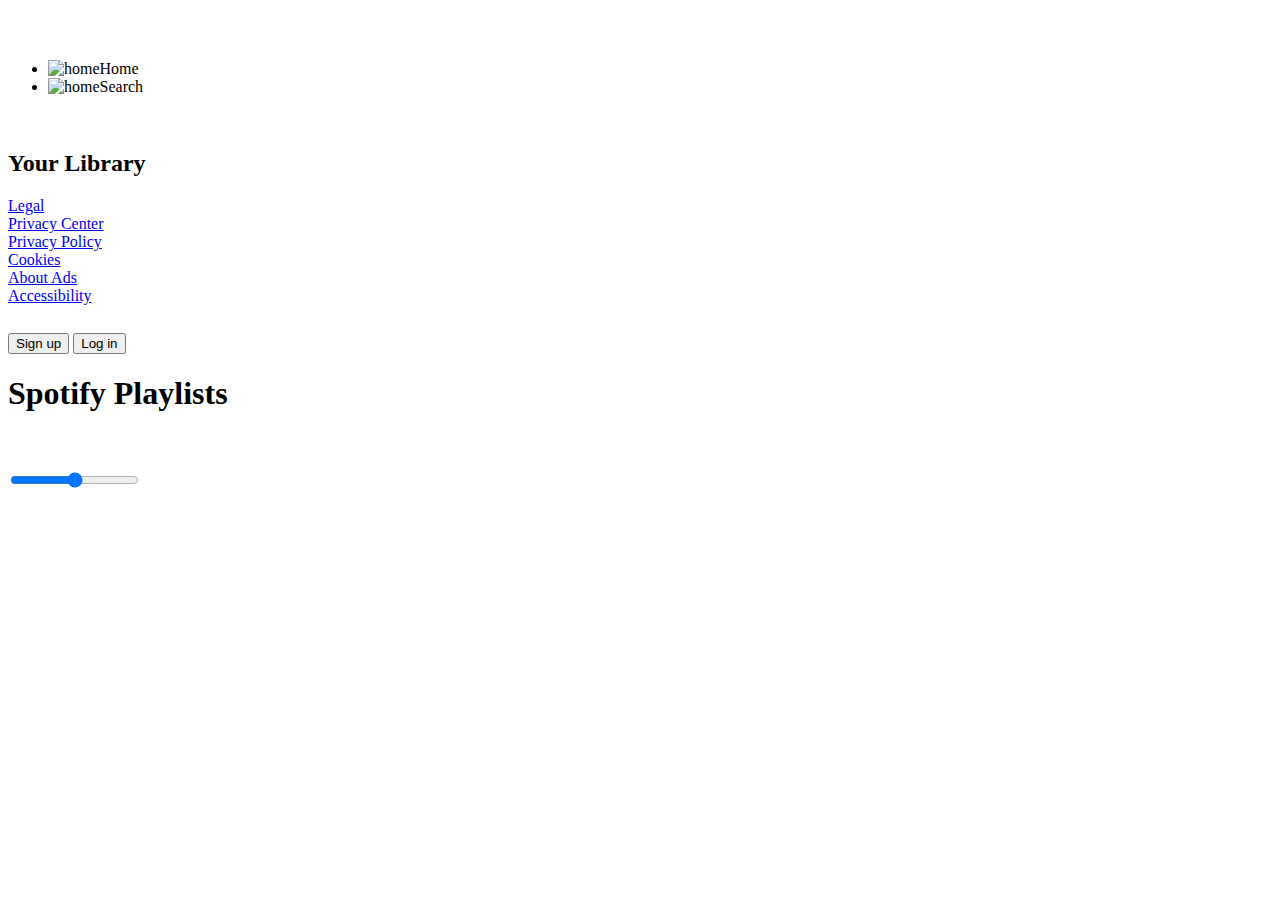
==== index.html @ b5806669 "Create index.html" ====
<!DOCTYPE html>
<html lang="en">

<head>
    <meta charset="UTF-8">
    <meta name="viewport" content="width=device-width, initial-scale=1.0">
    <link rel="stylesheet" href="css/style.css">
    <link rel="stylesheet" href="css/utility.css">
    <title>Spotify - Web Player: Music for everyone</title>
</head>

<body>
    <div class="container flex bg-black">
        <div class="left">
            <div class="close">
                <img width="30" class="invert" src="img/close.svg" alt="">
            </div>
            <div class="home bg-grey rounded m-1 p-1">
                <div class="logo"><img width="110" class="invert" src="img/logo.svg" alt=""></div>
                <ul>
                    <li><img class="invert" src="img/home.svg" alt="home">Home</li>
                    <li><img class="invert" src="img/search.svg" alt="home">Search</li>
                </ul>
            </div>

            <div class="library bg-grey rounded m-1 p-1">
                <div class="heading">
                    <img class="invert" src="img/playlist.svg" alt="">
                    <h2>
                        Your Library
                    </h2>
                </div>

                <div class="songList">

                    <ul>

                    </ul>
                </div>

                <div class="footer">
                    <div><a href="https://www.spotify.com/jp/legal/"><span>Legal</span></a></div>
                    <div><a href="https://www.spotify.com/jp/privacy/"><span>Privacy Center</span></a></div>
                    <div><a href="https://www.spotify.com/jp/legal/privacy-policy/"><span>Privacy Policy</span></a>
                    </div>
                    <div><a href="https://www.spotify.com/jp/legal/cookies-policy/"><span>Cookies</span></a></div>
                    <div><a href="https://www.spotify.com/jp/legal/privacy-policy/#s3"><span>About Ads</span></a></div>
                    <div><a href="https://www.spotify.com/jp/accessibility/"><span>Accessibility</span></a></div>
                </div>
            </div>


        </div>
        <div class="right bg-grey rounded">
            <div class="header">
                <div class="nav">
                    <div class="hamburgerContainer">

                        <img width="40" class="invert hamburger" src="img/hamburger.svg" alt="">
                        <svg width="24" height="24" viewBox="0 0 24 24" fill="none" xmlns="http://www.w3.org/2000/svg">
                            <path
                                d="M15 6L9.70711 11.2929C9.37377 11.6262 9.20711 11.7929 9.20711 12C9.20711 12.2071 9.37377 12.3738 9.70711 12.7071L15 18"
                                stroke="#ffffff" stroke-width="1.5" stroke-linecap="round" stroke-linejoin="round" />
                        </svg>
                        <svg width="24" height="24" viewBox="0 0 24 24" fill="none" xmlns="http://www.w3.org/2000/svg">
                            <path
                                d="M9 18L14.2929 12.7071C14.6262 12.3738 14.7929 12.2071 14.7929 12C14.7929 11.7929 14.6262 11.6262 14.2929 11.2929L9 6"
                                stroke="#ffffff" stroke-width="1.5" stroke-linecap="round" stroke-linejoin="round" />
                        </svg>
                    </div>
                </div>
                <div class="buttons">
                    <button class="signupbtn">Sign up</button>
                    <button class="loginbtn">Log in</button>
                </div>
            </div>
            <div class="spotifyPlaylists">
                <h1>Spotify Playlists</h1>
                <div class="cardContainer">  </div>
                <div class="playbar">
                    <div class="seekbar">
                        <div class="circle">

                        </div>
                    </div>
                    <div class="abovebar">


                        <div class="songinfo">

                        </div>
                        <div class="songbuttons">
                            <img width="35" id="previous" src="img/prevsong.svg" alt="">
                            <img width="35" id="play" src="img/play.svg" alt="">
                            <img width="35" id="next" src="img/nextsong.svg" alt="">
                        </div>
                        <div class="timevol">

                       
                        <div class="songtime">

                        </div>
                        <div class="volume">
                            <img width="25" src="img/volume.svg" alt="">
                            <div class="range">
                                <input type="range" name="volume" id="">
                            </div>
                        </div>
                    </div>
                    </div>
                </div>
            </div>
        </div>
    </div>
    <script src="js/script.js"></script>
</body>

</html>
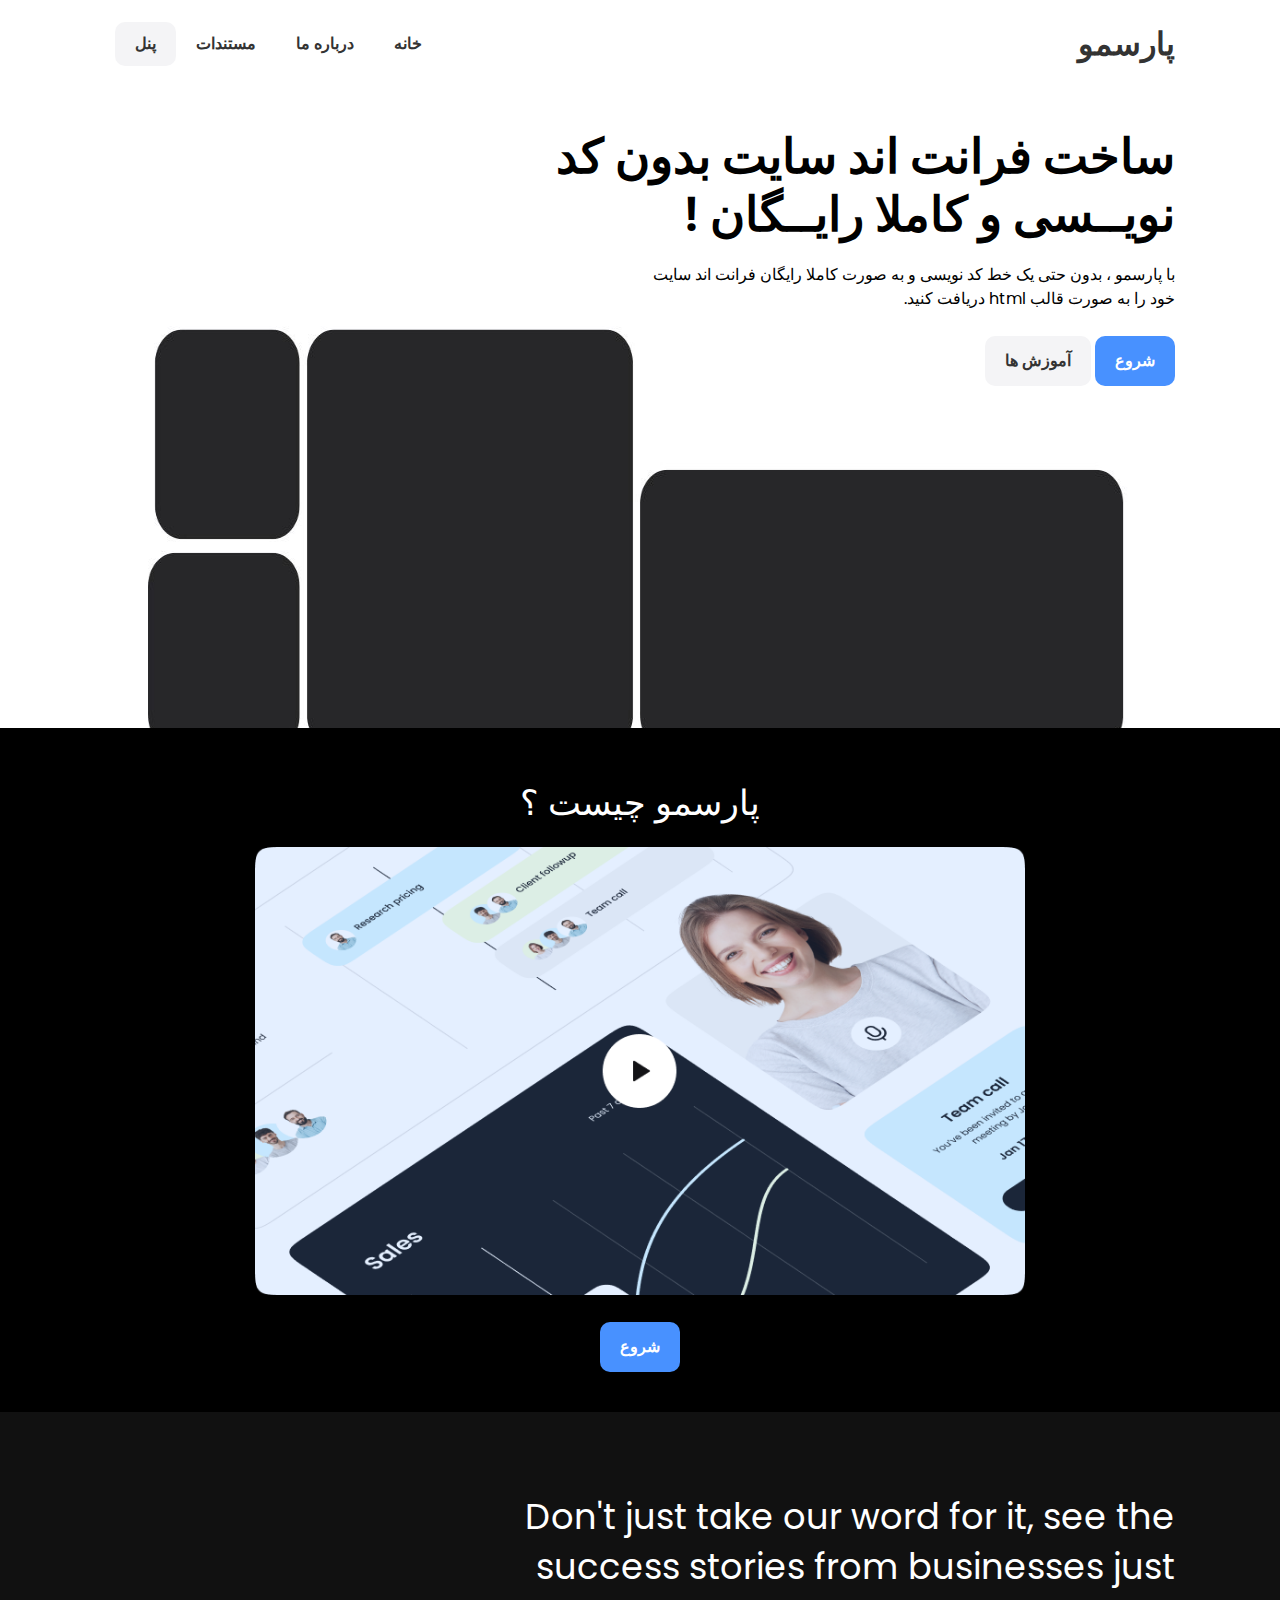
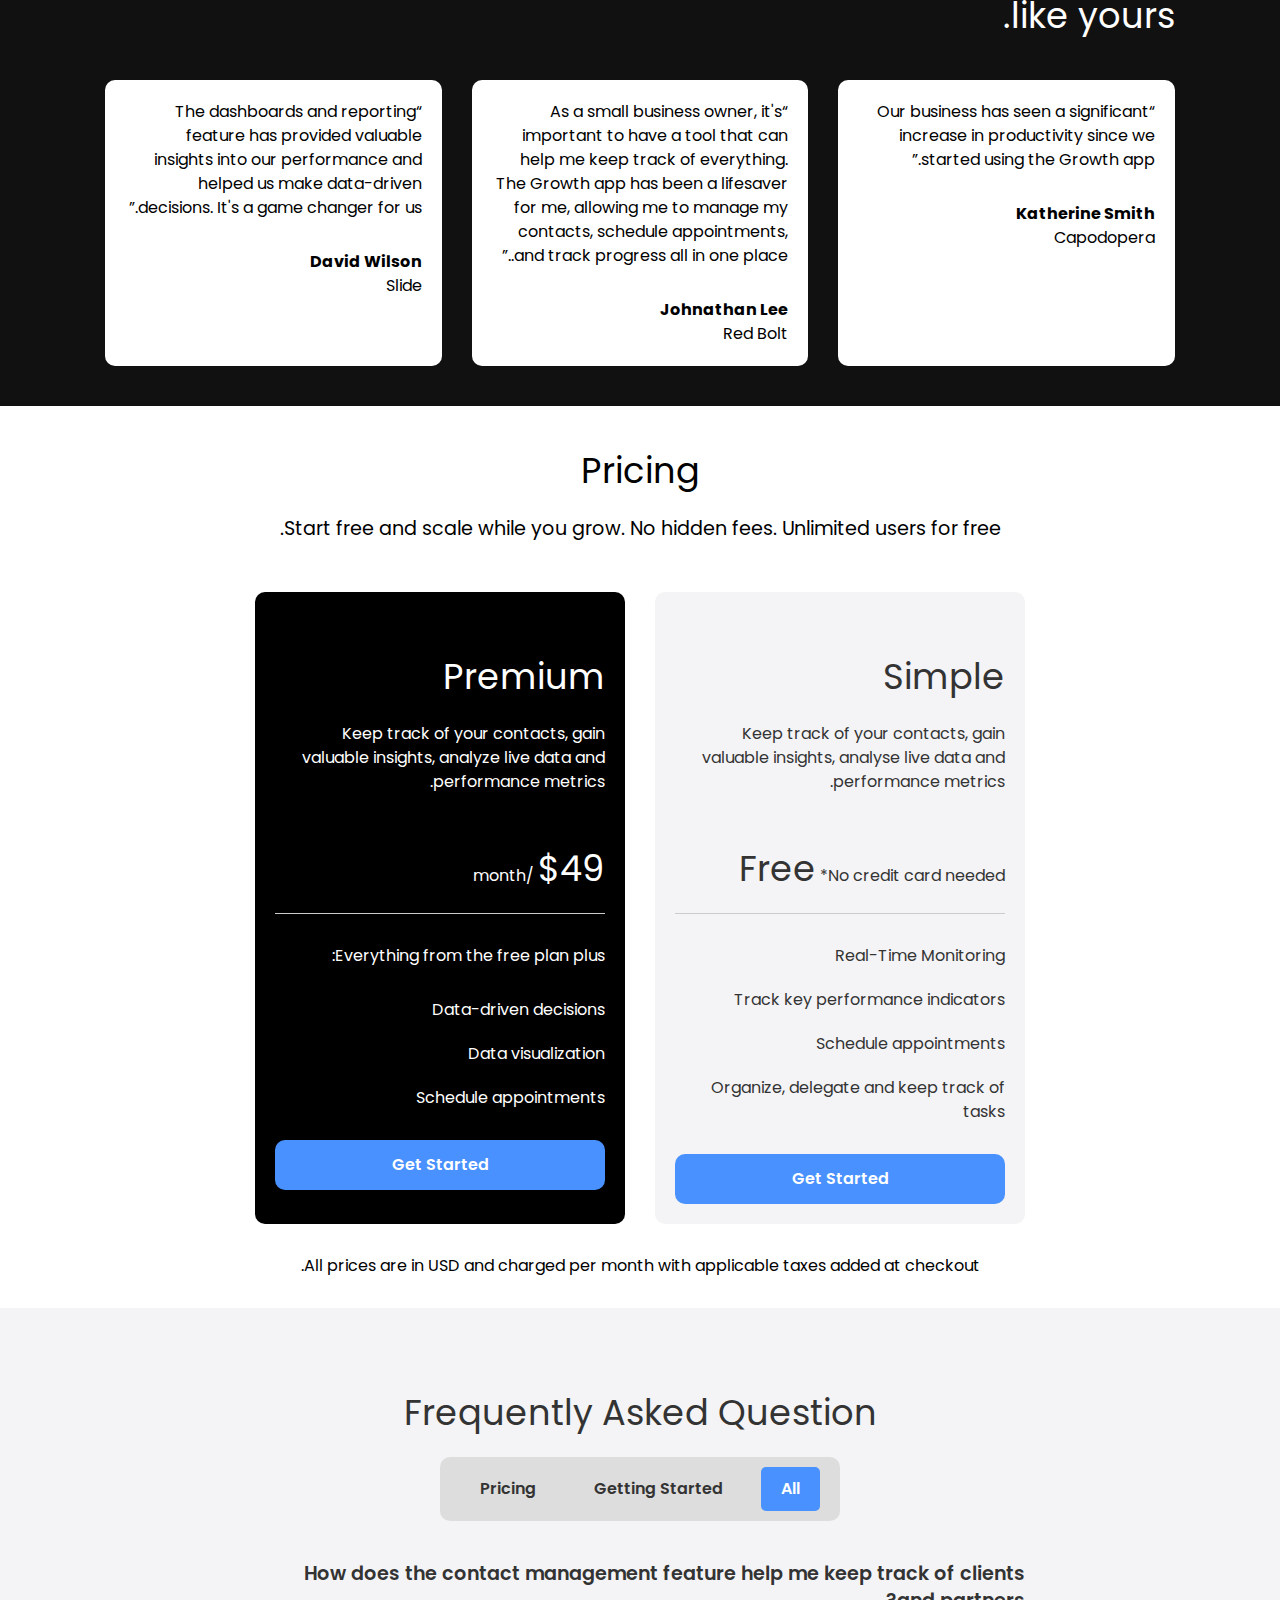
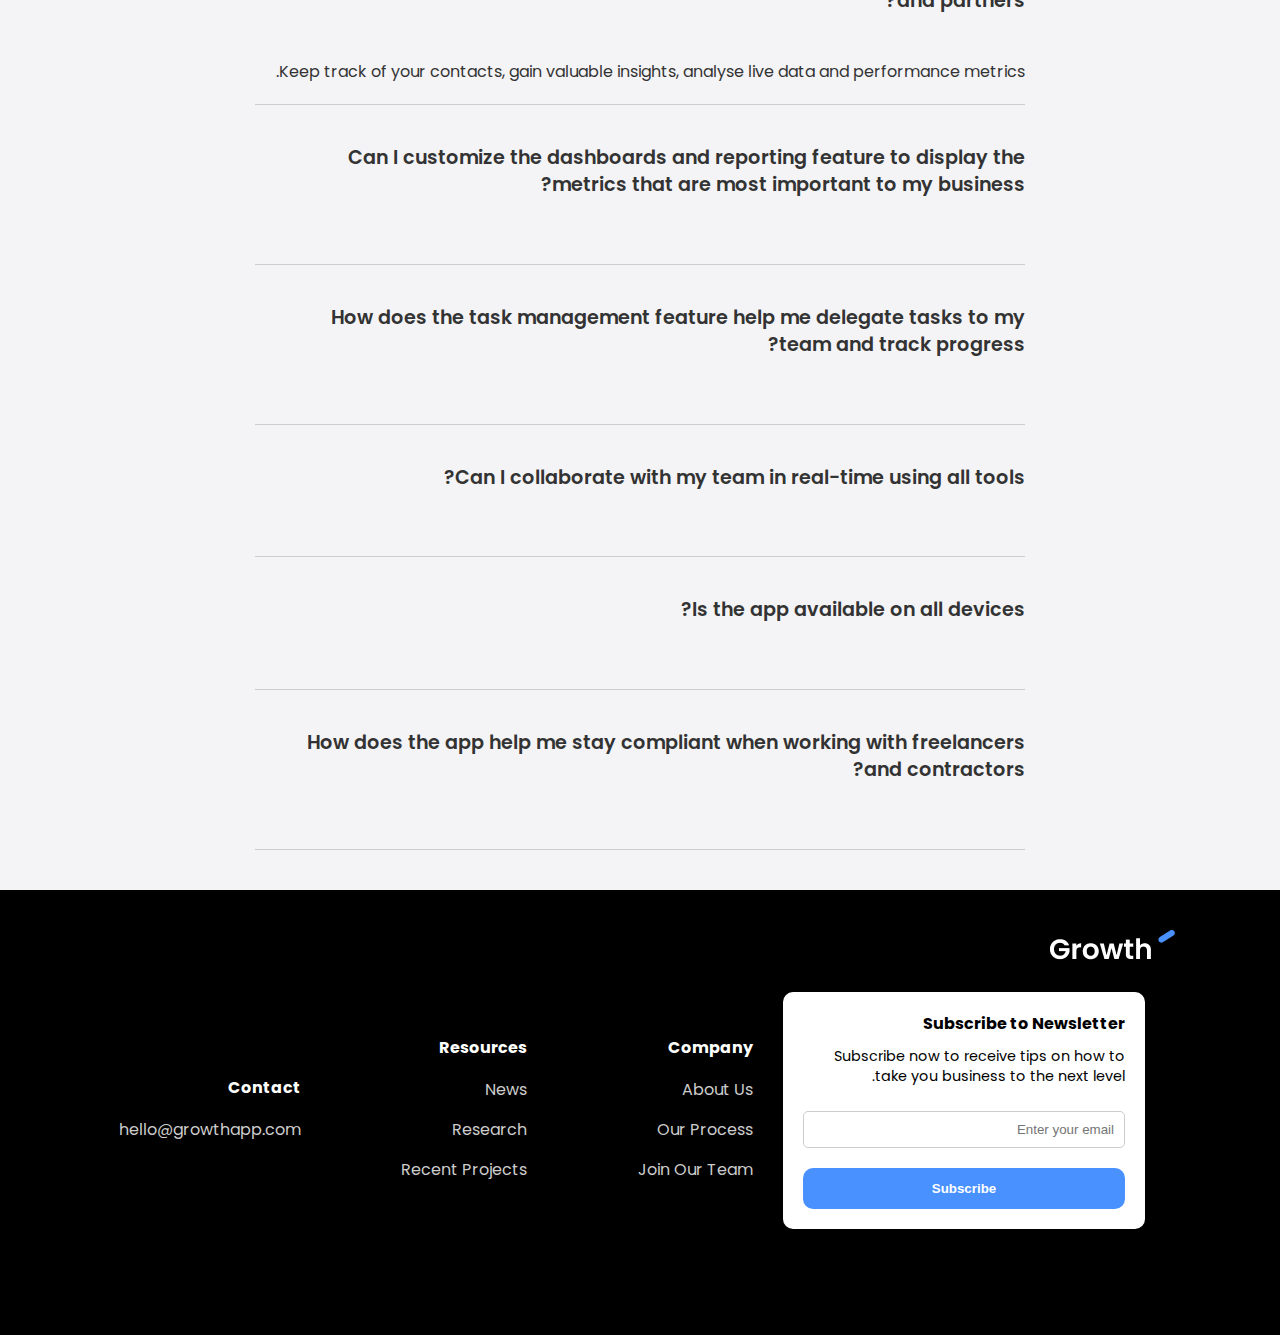
==== commit b749c033: "add all" ====
--- a/index.html
+++ b/index.html
@@ -1,118 +1,425 @@
 <!DOCTYPE html>
 <html lang="en">
-
+  <style type="text/css">
+    body{
+     direction:rtl;
+    }
+    </style>
 <head>
-    <meta charset="UTF-8">
-    <meta name="viewport" content="width=device-width, initial-scale=1.0">
-    <link rel="stylesheet" href="css/style.css">
-    <link rel="stylesheet" href="css/utility.css">
-    <title>Spotify - Web Player: Music for everyone</title>
+  <meta charset="UTF-8">
+  <meta name="viewport" content="width=device-width, initial-scale=1.0">
+  <link rel="preconnect" href="https://fonts.googleapis.com">
+  <link rel="preconnect" href="https://fonts.gstatic.com" crossorigin>
+  <link
+    href="https://fonts.googleapis.com/css2?family=Poppins:ital,wght@0,100;0,200;0,300;0,400;0,500;0,600;0,700;0,800;0,900;1,100;1,200;1,300;1,400;1,500;1,600;1,700;1,800;1,900&display=swap"
+    rel="stylesheet">
+  <link rel="stylesheet" href="https://cdnjs.cloudflare.com/ajax/libs/font-awesome/6.5.2/css/all.min.css"
+    integrity="sha512-SnH5WK+bZxgPHs44uWIX+LLJAJ9/2PkPKZ5QiAj6Ta86w+fsb2TkcmfRyVX3pBnMFcV7oQPJkl9QevSCWr3W6A=="
+    crossorigin="anonymous" referrerpolicy="no-referrer" />
+  <link rel="stylesheet" href="style.css">
+  <link rel="shortcut icon" href="images/favicon.ico" type="image/x-icon">
+  <title>پارسمو</title>
 </head>
 
 <body>
-    <div class="container flex bg-black">
-        <div class="left">
-            <div class="close">
-                <img width="30" class="invert" src="img/close.svg" alt="">
-            </div>
-            <div class="home bg-grey rounded m-1 p-1">
-                <div class="logo"><img width="110" class="invert" src="img/logo.svg" alt=""></div>
-                <ul>
-                    <li><img class="invert" src="img/home.svg" alt="home">Home</li>
-                    <li><img class="invert" src="img/search.svg" alt="home">Search</li>
-                </ul>
-            </div>
-
-            <div class="library bg-grey rounded m-1 p-1">
-                <div class="heading">
-                    <img class="invert" src="img/playlist.svg" alt="">
-                    <h2>
-                        Your Library
-                    </h2>
-                </div>
-
-                <div class="songList">
-
-                    <ul>
-
-                    </ul>
-                </div>
-
-                <div class="footer">
-                    <div><a href="https://www.spotify.com/jp/legal/"><span>Legal</span></a></div>
-                    <div><a href="https://www.spotify.com/jp/privacy/"><span>Privacy Center</span></a></div>
-                    <div><a href="https://www.spotify.com/jp/legal/privacy-policy/"><span>Privacy Policy</span></a>
-                    </div>
-                    <div><a href="https://www.spotify.com/jp/legal/cookies-policy/"><span>Cookies</span></a></div>
-                    <div><a href="https://www.spotify.com/jp/legal/privacy-policy/#s3"><span>About Ads</span></a></div>
-                    <div><a href="https://www.spotify.com/jp/accessibility/"><span>Accessibility</span></a></div>
-                </div>
-            </div>
-
-
-        </div>
-        <div class="right bg-grey rounded">
-            <div class="header">
-                <div class="nav">
-                    <div class="hamburgerContainer">
-
-                        <img width="40" class="invert hamburger" src="img/hamburger.svg" alt="">
-                        <svg width="24" height="24" viewBox="0 0 24 24" fill="none" xmlns="http://www.w3.org/2000/svg">
-                            <path
-                                d="M15 6L9.70711 11.2929C9.37377 11.6262 9.20711 11.7929 9.20711 12C9.20711 12.2071 9.37377 12.3738 9.70711 12.7071L15 18"
-                                stroke="#ffffff" stroke-width="1.5" stroke-linecap="round" stroke-linejoin="round" />
-                        </svg>
-                        <svg width="24" height="24" viewBox="0 0 24 24" fill="none" xmlns="http://www.w3.org/2000/svg">
-                            <path
-                                d="M9 18L14.2929 12.7071C14.6262 12.3738 14.7929 12.2071 14.7929 12C14.7929 11.7929 14.6262 11.6262 14.2929 11.2929L9 6"
-                                stroke="#ffffff" stroke-width="1.5" stroke-linecap="round" stroke-linejoin="round" />
-                        </svg>
-                    </div>
-                </div>
-                <div class="buttons">
-                    <button class="signupbtn">Sign up</button>
-                    <button class="loginbtn">Log in</button>
-                </div>
-            </div>
-            <div class="spotifyPlaylists">
-                <h1>Spotify Playlists</h1>
-                <div class="cardContainer">  </div>
-                <div class="playbar">
-                    <div class="seekbar">
-                        <div class="circle">
-
-                        </div>
-                    </div>
-                    <div class="abovebar">
-
-
-                        <div class="songinfo">
-
-                        </div>
-                        <div class="songbuttons">
-                            <img width="35" id="previous" src="img/prevsong.svg" alt="">
-                            <img width="35" id="play" src="img/play.svg" alt="">
-                            <img width="35" id="next" src="img/nextsong.svg" alt="">
-                        </div>
-                        <div class="timevol">
-
-                       
-                        <div class="songtime">
-
-                        </div>
-                        <div class="volume">
-                            <img width="25" src="img/volume.svg" alt="">
-                            <div class="range">
-                                <input type="range" name="volume" id="">
-                            </div>
-                        </div>
-                    </div>
-                    </div>
-                </div>
-            </div>
-        </div>
-    </div>
-    <script src="js/script.js"></script>
+<img id="bg-image" src="./images/main.jpg" alt="bg">
+  <nav class="navbar">
+    <div class="container">
+      <div class="logo">
+        <a href="index.html">
+         <h1>پارسمو</h1>
+        </a>
+      </div>
+
+      <div class="main-menu">
+        <ul>
+          <li>
+            <a href="index.html">خانه</a>
+          </li>
+
+          <li>
+            <a href="#">درباره ما</a>
+          </li>
+
+          <li>
+            <a href="#">مستندات</a>
+          </li>
+
+          <li>
+            <a class="btn" href="#">
+               پنل
+            </a>
+          </li>
+        </ul>
+      </div>
+
+      <!-- Hamburger Button -->
+      <button class="hamburger-button">
+        <div class="hamburger-line"></div>
+        <div class="hamburger-line"></div>
+        <div class="hamburger-line"></div>
+      </button>
+
+      <div class="mobile-menu">
+        <ul>
+          <li>
+            <a href="index.html">خانه</a>
+          </li>
+
+          <li>
+            <a href="#">درباره ما</a>
+          </li>
+
+          <li>
+            <a href="#">مستندات</a>
+          </li>
+
+          <li>
+            <a class="btn" href="#">
+              پنل
+            </a>
+          </li>
+        </ul>
+      </div>
+    </div>
+  </nav>
+
+  <!-- Hero -->
+  <section class="hero">
+    <div class="container">
+      <div class="hero-content">
+        <h1 class="hero-heading text-xxl">
+          ساخت فرانت اند سایت بدون کد نویــسی و کاملا رایــگان !
+        </h1>
+        <p class="hero-text"> با پارسمو ، بدون حتی یک خط کد نویسی و به صورت کاملا رایگان 
+          فرانت اند سایت خود را به صورت قالب html دریافت کنید. 
+        </p>
+        
+        <div class="booth">
+          <div class="hero-buttons">
+            <a href="https://stackoverflow.com/questions/25927914/git-error-please-make-sure-you-have-the-correct-access-rights-and-the-reposito" class="btn btn-primary">شروع</a>
+            <a href="#" class="btn"><i class="fas fa-laptop"></i> آموزش ها </a>
+          </div>
+      </div>
+      </div>
+    </div>
+  </section>
+
+  <!-- Video Section -->
+  <section class="video bg-black">
+    <div class="container-sm">
+      <h2 class="video-heading text-xl text-center">
+        پارسمو چیست ؟‌ 
+      </h2>
+
+      <div class="video-content">
+        <a href="#">
+          <img src="./images/video-preview.png" alt="video" class="video-preview">
+        </a>
+
+        <a href="#" class="btn btn-primary">شروع</a>
+      </div>
+    </div>
+  </section>
+
+  <!-- Testimonials -->
+  <section class="testimonials bg-dark">
+    <div class="container">
+      <h3 class="testimonials-heading text-xl">
+        Don't just take our word for it, see the success stories from businesses just like yours.
+      </h3>
+
+      <div class="testimonials-grid">
+        <div class="card">
+          <p>
+            “Our business has seen a significant increase in productivity
+            since we started using the Growth app.”
+          </p>
+
+          <p>Katherine Smith</p>
+          <p>Capodopera</p>
+        </div>
+
+        <div class="card">
+          <p>
+            “As a small business owner, it's important to have a tool that can
+            help me keep track of everything. The Growth app has been a
+            lifesaver for me, allowing me to manage my contacts, schedule
+            appointments, and track progress all in one place..”
+          </p>
+
+          <p>Johnathan Lee</p>
+          <p>Red Bolt</p>
+        </div>
+
+        <div class="card">
+          <p>
+            “The dashboards and reporting feature has provided valuable
+            insights into our performance and helped us make data-driven
+            decisions. It's a game changer for us.”
+          </p>
+
+          <p>David Wilson</p>
+          <p>Slide</p>
+        </div>
+      </div>
+    </div>
+  </section>
+
+  <!-- Pricing -->
+  <section class="pricing">
+    <div class="container-sm">
+      <h3 class="pricing-heading text-xl text-center">Pricing</h3>
+      <p class="pricing-subheading text-md text-center">
+        Start free and scale while you grow. No hidden fees. Unlimited users
+        for free.
+      </p>
+
+      <div class="pricing-grid">
+        <!-- Pricing Card 1 -->
+        <div class="card bg-light">
+          <div class="pricing-card-header">
+            <h4 class="pricing-heading text-xl">Simple</h4>
+
+            <p class="pricing-card-subheading">
+              Keep track of your contacts, gain valuable insights, analyse
+              live data and performance metrics.
+            </p>
+
+            <p class="pricing-card-price">
+              <span class="text-xl">Free</span>
+              *No credit card needed
+            </p>
+
+          </div>
+
+          <div class="pricing-card-body">
+            <ul>
+              <li><i class="fas fa-check"></i>Real-Time Monitoring</li>
+              <li>
+                <i class="fas fa-check"></i>Track key performance indicators
+              </li>
+              <li><i class="fas fa-check"></i>Schedule appointments</li>
+              <li>
+                <i class="fas fa-check"></i>Organize, delegate and keep track
+                of tasks
+              </li>
+            </ul>
+            <a href="#" class="btn btn-primary btn-block both-button">Get Started</a>
+          </div>
+        </div>
+
+        <!-- Pricing Card 2 -->
+        <div class="card bg-black">
+          <div class="pricing-card-header">
+            <h4 class="pricing-card-heading text-xl">Premium</h4>
+            <p class="pricing-card-subheading">
+              Keep track of your contacts, gain valuable insights, analyze
+              live data and performance metrics.
+            </p>
+
+            <p class="pricing-card-price">
+              <span class="text-xl">$49</span> /month
+            </p>
+          </div>
+
+          <div class="pricing-card-body">
+            <p>Everything from the free plan plus:</p>
+            <ul>
+              <li><i class="fas fa-check"></i>Data-driven decisions</li>
+              <li><i class="fas fa-check"></i>Data visualization</li>
+              <li><i class="fas fa-check"></i>Schedule appointments</li>
+            </ul>
+            <a href="#" class="btn btn-primary btn-block both-button">Get Started</a>
+          </div>
+        </div>
+      </div>
+
+      <p class="pricing-footer text-center">
+        All prices are in USD and charged per month with applicable taxes
+        added at checkout.
+      </p>
+    </div>
+  </section>
+
+  <!-- FAQ -->
+  <section class="faq bg-light">
+    <div class="container-sm">
+      <h3 class="text-xl text-center">
+        Frequently Asked Question
+      </h3>
+
+      <ul class="faq-menu">
+        <li class="active">All</li>
+        <li>Getting Started</li>
+        <li>Pricing</li>
+      </ul>
+
+      <div class="faq-content">
+        <div class="faq-group">
+          <div class="faq-group-header">
+            <h4 class="text-md">
+              How does the contact management feature help me keep track of
+              clients and partners?
+            </h4>
+            <i class="fas fa-minus"></i>
+          </div>
+
+          <div class="faq-group-body open">
+            <p>
+              Keep track of your contacts, gain valuable insights, analyse
+              live data and performance metrics.
+            </p>
+          </div>
+        </div>
+
+        <div class="faq-group">
+          <div class="faq-group-header">
+            <h4 class="text-md">
+              Can I customize the dashboards and reporting feature to display
+              the metrics that are most important to my business?
+            </h4>
+            <i class="fas fa-plus"></i>
+          </div>
+
+          <div class="faq-group-body">
+            <p>
+              Lorem, ipsum dolor sit amet consectetur adipisicing elit. Ad
+              culpa enim blanditiis rem ipsum aliquam, unde iste fugit
+              praesentium eos?
+            </p>
+          </div>
+        </div>
+
+        <div class="faq-group">
+          <div class="faq-group-header">
+            <h4 class="text-md">
+              How does the task management feature help me delegate tasks to
+              my team and track progress?
+            </h4>
+            <i class="fas fa-plus"></i>
+          </div>
+
+          <div class="faq-group-body">
+            <p>
+              Lorem ipsum dolor sit amet, consectetur adipisicing elit.
+              Incidunt, a! Quaerat, voluptatum. Animi molestias ex quasi
+              explicabo minima perferendis commodi.
+            </p>
+          </div>
+        </div>
+
+        <div class="faq-group">
+          <div class="faq-group-header">
+            <h4 class="text-md">
+              Can I collaborate with my team in real-time using all tools?
+            </h4>
+            <i class="fas fa-plus"></i>
+          </div>
+
+          <div class="faq-group-body">
+            <p>
+              Lorem, ipsum dolor sit amet consectetur adipisicing elit.
+              Obcaecati doloremque assumenda aut dolorem recusandae quibusdam
+              aliquid. Repellat animi quam vitae.
+            </p>
+          </div>
+        </div>
+
+        <div class="faq-group">
+          <div class="faq-group-header">
+            <h4 class="text-md">Is the app available on all devices?</h4>
+            <i class="fas fa-plus"></i>
+          </div>
+
+          <div class="faq-group-body">
+            <p>
+              Lorem, ipsum dolor sit amet consectetur adipisicing elit.
+              Obcaecati doloremque assumenda aut dolorem recusandae quibusdam
+              aliquid. Repellat animi quam vitae.
+            </p>
+          </div>
+        </div>
+
+        <div class="faq-group">
+          <div class="faq-group-header">
+            <h4 class="text-md">
+              How does the app help me stay compliant when working with
+              freelancers and contractors?
+            </h4>
+            <i class="fas fa-plus"></i>
+          </div>
+
+          <div class="faq-group-body">
+            <p>
+              Lorem, ipsum dolor sit amet consectetur adipisicing elit.
+              Obcaecati doloremque assumenda aut dolorem recusandae quibusdam
+              aliquid. Repellat animi quam vitae.
+            </p>
+          </div>
+        </div>
+      </div>
+    </div>
+  </section>
+
+  <!-- Footer -->
+  <footer class="footer bg-black">
+    <div class="container">
+      <div class="footer-grid">
+        <div>
+          <a href="index.html">
+            <img src="images/logo-white.png" alt="logo">
+          </a>
+
+          <div class="card">
+            <h4>Subscribe to Newsletter</h4>
+
+            <p class="text-sm">
+              Subscribe now to receive tips on how to take you business to the next level.
+            </p>
+
+            <form>
+              <input type="email" id="email" placeholder="Enter your email">
+              <button type="submit" class="btn btn-primary btn-block">Subscribe</button>
+            </form>
+          </div>
+
+          <i class="fab fa-linkedin"></i>
+          <i class="fab fa-twitter"></i>
+        </div>
+
+        <div>
+          <h4>Company</h4>
+          <ul>
+            <li><a href="#">About Us</a></li>
+            <li><a href="#">Our Process</a></li>
+            <li><a href="#">Join Our Team</a></li>
+          </ul>
+        </div>
+
+        <div>
+          <h4>Resources</h4>
+          <ul>
+            <li><a href="#">News</a></li>
+            <li><a href="#">Research</a></li>
+            <li><a href="#">Recent Projects</a></li>
+          </ul>
+        </div>
+
+        <div>
+          <h4>Contact</h4>
+          <ul>
+            <li>
+              <a href="#">hello@growthapp.com</a>
+            </li>
+          </ul>
+        </div>
+      </div>
+    </div>
+  </footer>
+
+
+  <script src="script.js"></script>
 </body>
 
-</html>
+</html>--- a/style.css
+++ b/style.css
@@ -0,0 +1,509 @@
+* {
+  box-sizing: border-box;
+  margin: 0;
+  padding: 0;
+}
+
+:root {
+  --primary-color: #4891ff;
+  --light-color: #f4f4f6;
+  --dark-color: #111;
+}
+
+body {
+  font-family: 'Poppins', sans-serif;
+  font-size: 16px;
+  line-height: 1.5;
+  background: #fff;
+  overflow-x: hidden;
+}
+
+a {
+  text-decoration: none;
+  color: #333;
+}
+
+ul {
+  list-style: none;
+}
+
+img {
+  max-width: 100%;
+}
+
+/* Navbar */
+.navbar {
+  background: #fff;
+  padding: 20px;
+}
+
+.navbar .container {
+  display: flex;
+  justify-content: space-between;
+  align-items: center;
+}
+
+.navbar .main-menu ul {
+  display: flex;
+}
+
+.navbar ul li a {
+  padding: 10px 20px;
+  display: block;
+  font-weight: 600;
+  transition: 0.5s;
+}
+
+.navbar ul li a:hover {
+  color: var(--primary-color);
+}
+
+.navbar ul li a i {
+  margin-right: 10px;
+}
+
+.navbar ul li:last-child a {
+  margin-left: 10px;
+}
+
+#bg-image { 
+  width: 80%;
+  height: 80%;
+  margin: 150px 140px;
+  position: absolute;
+  z-index: -1;
+}
+
+/* Hero */
+.hero {
+  margin-bottom: 50px;
+}
+
+.hero .container {
+  height: 550px;
+}
+
+.hero .hero-content {
+  width: 70%;
+}
+
+.hero .hero-text {
+  width: 70%;
+  margin-bottom: 20px;
+}
+
+/* Video */
+.video {
+  padding: 10px 0 40px;
+}
+
+.video .video-content {
+  display: flex;
+  flex-direction: column;
+  align-items: center;
+}
+
+.video .video-preview {
+  margin-bottom: 20px;
+}
+
+/* Testimonials */
+.testimonials {
+  padding: 40px 0;
+}
+
+.testimonials .testimonials-heading {
+  width: 700px;
+  margin-bottom: 40px;
+}
+
+.testimonials .testimonials-grid {
+  display: grid;
+  grid-template-columns: repeat(3, 1fr);
+  gap: 30px;
+}
+
+.testimonials .card p:nth-child(2) {
+  margin-top: 30px;
+  font-weight: bold;
+}
+
+/* Pricing */
+.pricing .pricing-grid {
+  display: grid;
+  grid-template-columns: repeat(2, 1fr);
+  gap: 30px;
+  margin-top: 50px;
+}
+
+.pricing .pricing-card-subheading {
+  margin-bottom: 30px;
+}
+
+.pricing .pricing-card-price {
+  margin-bottom: 30px;
+  padding: 20px 0;
+  border-bottom: 1px solid #ccc;
+}
+
+.pricing ul {
+  margin: 30px 0;
+}
+
+.pricing ul li {
+  margin-bottom: 20px;
+}
+
+.pricing ul li i {
+  margin-right: 10px;
+}
+
+.pricing .pricing-footer {
+  margin: 30px 0;
+}
+
+/* FAQ */
+.faq {
+  padding: 40px 0;
+}
+
+.faq .faq-group {
+  border-bottom: 1px solid #ccc;
+  padding-bottom: 20px;
+}
+
+.faq .faq-group .faq-group-header {
+  padding: 20px 0;
+  margin-bottom: 15px;
+  position: relative;
+}
+
+.faq .faq-group .faq-group-header h4 {
+  font-weight: 600;
+  width: 95%;
+}
+
+.faq .faq-group .faq-group-header i {
+  position: absolute;
+  right: 0;
+  top: 35px;
+  font-size: 1.3rem;
+  cursor: pointer;
+}
+
+.faq .faq-group .faq-group-body {
+  display: none;
+}
+
+.faq .faq-group .faq-group-body.open {
+  display: block;
+}
+
+.faq ul.faq-menu {
+  max-width: 400px;
+  margin: auto;
+  display: flex;
+  justify-content: space-between;
+  align-items: center;
+  background: #ddd;
+  padding: 10px 20px;
+  border-radius: 10px;
+  font-weight: 600;
+  cursor: pointer;
+}
+
+.faq ul.faq-menu li {
+  padding: 10px 20px;
+  border-radius: 5px;
+  text-align: center;
+}
+
+.faq ul.faq-menu li.active {
+  background: var(--primary-color);
+  color: #fff;
+}
+
+/* Footer */
+.footer {
+  padding: 40px 0;
+}
+
+.footer h4 {
+  margin-bottom: 10px;
+}
+ 
+.footer ul li {
+  line-height: 2.5;
+}
+
+.footer a {
+  color: #ccc;
+}
+
+.footer i {
+  font-size: 1.5rem;
+  margin-right: 10px;
+}
+
+.footer-grid {
+  display: grid;
+  grid-template-columns: 2fr 1fr 1fr 1fr;
+  gap: 30px;
+  justify-content: center;
+  align-items: center;
+}
+
+.footer .card {
+  margin: 20px 30px 30px 0;
+}
+
+.footer input[type='email'] {
+  width: 100%;
+  padding: 10px;
+  border: 1px solid #ccc;
+  border-radius: 5px;
+  margin: 20px 0;
+}
+
+/* Utility Classes */
+.container {
+  max-width: 1100px;
+  margin: 0 auto;
+  padding: 0 15px;
+}
+
+.container-sm {
+  max-width: 800px;
+  margin: 0 auto;
+  padding: 0 15px;
+}
+
+/* Card */
+.card {
+  background: #fff;
+  color: #000;
+  border-radius: 10px;
+  padding: 20px;
+}
+
+/* Buttons */
+.btn {
+  display: inline-block;
+  padding: 13px 20px;
+  background: var(--light-color);
+  color: #333;
+  font-weight: 600;
+  text-decoration: none;
+  border: none;
+  border-radius: 10px;
+  cursor: pointer;
+  text-align: center;
+  transition: 0.5s;
+}
+
+.btn:hover {
+  opacity: 0.8;
+}
+
+.btn-primary {
+  background: var(--primary-color);
+  color: #fff;
+}
+
+.booth {
+  width: 50%;
+  margin: 25px 0px;
+}
+
+.btn-dark {
+  background: var(--dark-color);
+  color: #fff;
+}
+
+.btn-block {
+  display: block;
+  width: 100%;
+}
+
+/* Text Classes */
+.text-xxl {
+  font-size: 3rem;
+  line-height: 1.2;
+  font-weight: 600;
+  margin: 40px 0 20px;
+}
+
+.text-xl {
+  font-size: 2.2rem;
+  line-height: 1.4;
+  font-weight: normal;
+  margin: 40px 0 20px;
+}
+
+.text-lg {
+  font-size: 1.8;
+  line-height: 1.4;
+  font-weight: normal;
+  margin: 30px 0 20px;
+}
+
+.text-md {
+  font-size: 1.2rem;
+  line-height: 1.4;
+  font-weight: normal;
+  margin: 20px 0 10px;
+}
+
+.text-sm {
+  font-size: 0.9rem;
+  line-height: 1.4;
+  font-weight: normal;
+  margin: 10px 0 5px;
+}
+
+.text-center {
+  text-align: center;
+}
+
+/* Background */
+.bg-primary {
+  background: var(--primary-color);
+  color: #fff;
+}
+
+.bg-light {
+  background: var(--light-color);
+  color: #333;
+}
+
+.bg-dark {
+  background: var(--dark-color);
+  color: #fff;
+}
+
+.bg-black {
+  background: #000;
+  color: #fff;
+}
+
+/* Hamburger Button */
+.hamburger-button {
+  display: none;
+  background: none;
+  border: none;
+  cursor: pointer;
+  padding: 10px;
+  z-index: 1000;
+}
+
+.hamburger-button .hamburger-line {
+  width: 30px;
+  height: 3px;
+  background: #333;
+  margin: 6px 0;
+}
+
+/* Mobile Menu */
+.mobile-menu {
+  position: fixed;
+  top: 0;
+  right: -300px;
+  width: 250px;
+  height: 100%;
+  z-index: 100;
+  background: #fff;
+  box-shadow: 0px 0px 10px rgba(0, 0, 0, 0.2);
+  transition: right 0.3s ease-in-out;
+}
+
+.mobile-menu.active {
+  right: 0;
+}
+
+.mobile-menu ul {
+  margin-top: 100px;
+  padding-right: 10px;
+}
+
+.mobile-menu ul li {
+  margin: 10px 0;
+}
+
+.mobile-menu ul li a {
+  font-size: 20px;
+  transition: 0.3s;
+}
+
+/* Media Queries */
+@media (max-width: 960px) {
+  .text-xxl {
+    font-size: 2.5rem;
+  }
+}
+
+@media (max-width: 670px) {
+  .navbar .main-menu {
+    display: none;
+  }
+
+  .navbar .hamburger-button {
+    display: block;
+  }
+
+  .hero .container {
+    background: url('./images/hero-bg-mobile.png') no-repeat;
+    background-size: 350px 400px;
+    background-position: bottom;
+    height: 770px;
+  }
+
+  .hero .hero-content,
+  .hero .hero-text {
+    width: 100%;
+    text-align: center;
+  }
+
+  .hero .hero-buttons .btn {
+    margin-bottom: 10px;
+    display: block;
+    width: 100%;
+  }
+
+  .testimonials .testimonials-heading {
+    max-width: 100%;
+    text-align: center;
+  }
+
+  .testimonials .testimonials-grid,
+  .pricing .pricing-grid,
+  .footer .footer-grid {
+    grid-template-columns: 1fr;
+  }
+
+  .footer .card {
+    margin-right: 0;
+  }
+
+  .footer .footer-grid > div {
+    text-align: center;
+  }
+
+  /* Text */
+  .text-xl {
+    font-size: 1.9rem;
+  }
+
+  .text-lg {
+    font-size: 1.5rem;
+  }
+
+  .text-md {
+    font-size: 1.1rem;
+  }
+}
+
+@media (max-width: 500px) {
+  .text-xxl {
+    font-size: 2rem;
+  }
+}
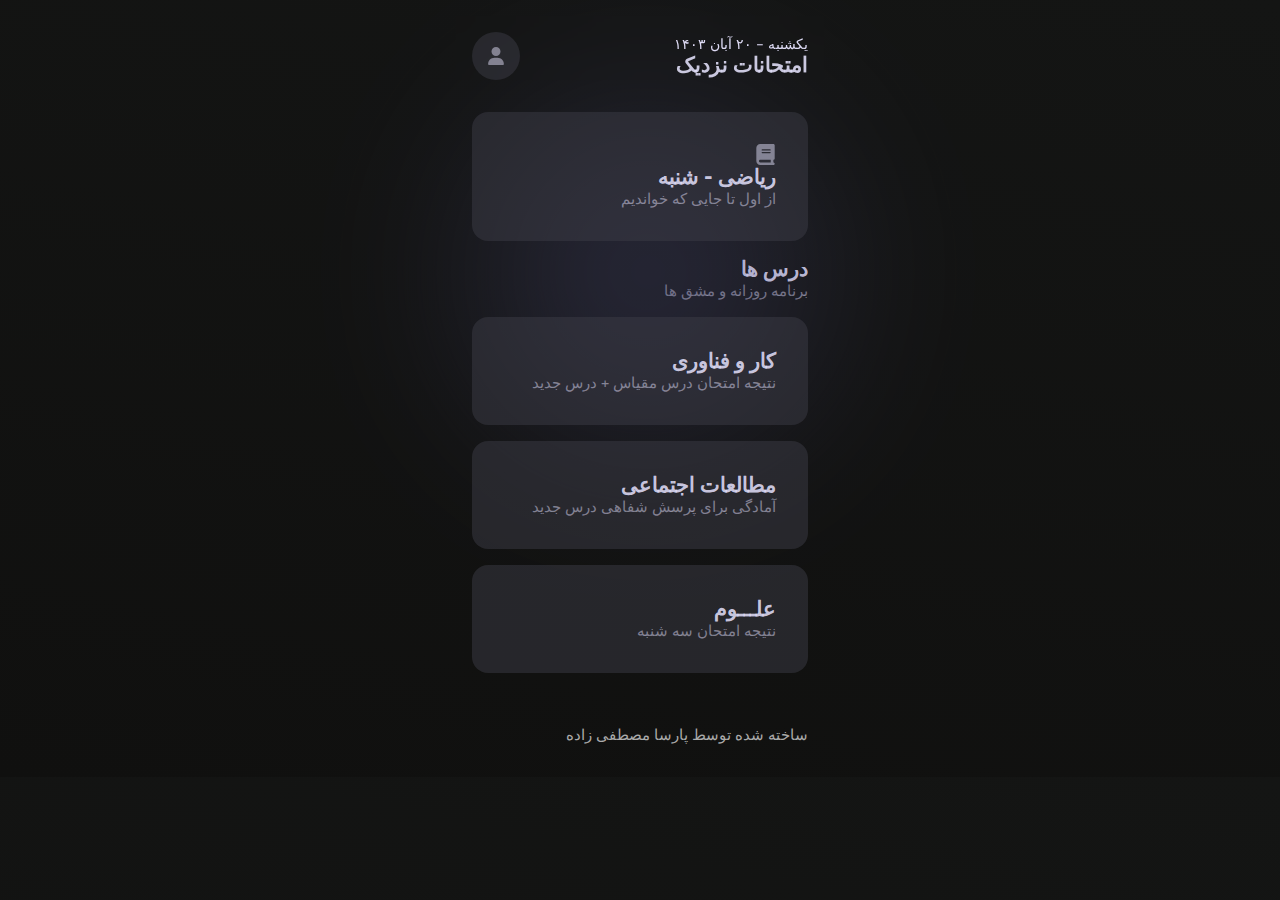
==== commit a3d852f8: "school project" ====
--- a/index.html
+++ b/index.html
@@ -1,425 +1,116 @@
 <!DOCTYPE html>
 <html lang="en">
-  <style type="text/css">
-    body{
-     direction:rtl;
-    }
-    </style>
 <head>
-  <meta charset="UTF-8">
-  <meta name="viewport" content="width=device-width, initial-scale=1.0">
-  <link rel="preconnect" href="https://fonts.googleapis.com">
-  <link rel="preconnect" href="https://fonts.gstatic.com" crossorigin>
-  <link
-    href="https://fonts.googleapis.com/css2?family=Poppins:ital,wght@0,100;0,200;0,300;0,400;0,500;0,600;0,700;0,800;0,900;1,100;1,200;1,300;1,400;1,500;1,600;1,700;1,800;1,900&display=swap"
-    rel="stylesheet">
-  <link rel="stylesheet" href="https://cdnjs.cloudflare.com/ajax/libs/font-awesome/6.5.2/css/all.min.css"
-    integrity="sha512-SnH5WK+bZxgPHs44uWIX+LLJAJ9/2PkPKZ5QiAj6Ta86w+fsb2TkcmfRyVX3pBnMFcV7oQPJkl9QevSCWr3W6A=="
-    crossorigin="anonymous" referrerpolicy="no-referrer" />
-  <link rel="stylesheet" href="style.css">
-  <link rel="shortcut icon" href="images/favicon.ico" type="image/x-icon">
-  <title>پارسمو</title>
+    <meta charset="UTF-8">
+    <meta name="viewport" content="width=device-width, initial-scale=1.0">
+    <title>Document</title>
+    <link rel="stylesheet" href="main.css">
 </head>
+<body>
+    <screen>
+      <div class="nav row">
+        <div>
+          <p>یکشنبه - ۲۰ آبان ۱۴۰۳        </p>
+          <h5>امتحانات نزدیک</h5>
+        </div>
+        <button class="secondary circle"><svg xmlns="http://www.w3.org/2000/svg" viewBox="0 0 448 512" onclick="openAlert()" >
+            <path d="M224 256A128 128 0 1 0 224 0a128 128 0 1 0 0 256zm-45.7 48C79.8 304 0 383.8 0 482.3C0 498.7 13.3 512 29.7 512H418.3c16.4 0 29.7-13.3 29.7-29.7C448 383.8 368.2 304 269.7 304H178.3z" />
+          </svg></button>
+      </div>
+      <div class="column">
+        <glob id="glob-2"></glob>
+        <div class="row">
+          <div class="widget secondary split home-item">
+            <svg xmlns="http://www.w3.org/2000/svg" viewBox="0 0 448 512">
+              <path d="M96 0C43 0 0 43 0 96V416c0 53 43 96 96 96H384h32c17.7 0 32-14.3 32-32s-14.3-32-32-32V384c17.7 0 32-14.3 32-32V32c0-17.7-14.3-32-32-32H384 96zm0 384H352v64H96c-17.7 0-32-14.3-32-32s14.3-32 32-32zm32-240c0-8.8 7.2-16 16-16H336c8.8 0 16 7.2 16 16s-7.2 16-16 16H144c-8.8 0-16-7.2-16-16zm16 48H336c8.8 0 16 7.2 16 16s-7.2 16-16 16H144c-8.8 0-16-7.2-16-16s7.2-16 16-16z" />
+            </svg>
+            </svg>
+            <h5>ریاضی - شنبه</h5>
+            <p class="muted">از اول تا جایی که خواندیم</p>
+          </div>
 
-<body>
-<img id="bg-image" src="./images/main.jpg" alt="bg">
-  <nav class="navbar">
-    <div class="container">
-      <div class="logo">
-        <a href="index.html">
-         <h1>پارسمو</h1>
-        </a>
+<div id="alert" class="alert">
+    <div class="alert-inner">
+      <div class="alert-left">
+        <svg xmlns="http://www.w3.org/2000/svg" viewBox="0 0 24 24" fill="currentColor" class="alert-icon">
+          <path fill-rule="evenodd" d="M2.25 12c0-5.385 4.365-9.75 9.75-9.75s9.75 4.365 9.75 9.75-4.365 9.75-9.75 9.75S2.25 17.385 2.25 12Zm8.706-1.442c1.146-.573 2.437.463 2.126 1.706l-.709 2.836.042-.02a.75.75 0 0 1 .67 1.34l-.04.022c-1.147.573-2.438-.463-2.127-1.706l.71-2.836-.042.02a.75.75 0 1 1-.671-1.34l.041-.022ZM12 9a.75.75 0 1 0 0-1.5.75.75 0 0 0 0 1.5Z" clip-rule="evenodd" />
+        </svg>
       </div>
-
-      <div class="main-menu">
-        <ul>
-          <li>
-            <a href="index.html">خانه</a>
-          </li>
-
-          <li>
-            <a href="#">درباره ما</a>
-          </li>
-
-          <li>
-            <a href="#">مستندات</a>
-          </li>
-
-          <li>
-            <a class="btn" href="#">
-               پنل
-            </a>
-          </li>
-        </ul>
-      </div>
-
-      <!-- Hamburger Button -->
-      <button class="hamburger-button">
-        <div class="hamburger-line"></div>
-        <div class="hamburger-line"></div>
-        <div class="hamburger-line"></div>
-      </button>
-
-      <div class="mobile-menu">
-        <ul>
-          <li>
-            <a href="index.html">خانه</a>
-          </li>
-
-          <li>
-            <a href="#">درباره ما</a>
-          </li>
-
-          <li>
-            <a href="#">مستندات</a>
-          </li>
-
-          <li>
-            <a class="btn" href="#">
-              پنل
-            </a>
-          </li>
-        </ul>
-      </div>
-    </div>
-  </nav>
-
-  <!-- Hero -->
-  <section class="hero">
-    <div class="container">
-      <div class="hero-content">
-        <h1 class="hero-heading text-xxl">
-          ساخت فرانت اند سایت بدون کد نویــسی و کاملا رایــگان !
-        </h1>
-        <p class="hero-text"> با پارسمو ، بدون حتی یک خط کد نویسی و به صورت کاملا رایگان 
-          فرانت اند سایت خود را به صورت قالب html دریافت کنید. 
-        </p>
-        
-        <div class="booth">
-          <div class="hero-buttons">
-            <a href="https://stackoverflow.com/questions/25927914/git-error-please-make-sure-you-have-the-correct-access-rights-and-the-reposito" class="btn btn-primary">شروع</a>
-            <a href="#" class="btn"><i class="fas fa-laptop"></i> آموزش ها </a>
-          </div>
-      </div>
-      </div>
-    </div>
-  </section>
-
-  <!-- Video Section -->
-  <section class="video bg-black">
-    <div class="container-sm">
-      <h2 class="video-heading text-xl text-center">
-        پارسمو چیست ؟‌ 
-      </h2>
-
-      <div class="video-content">
-        <a href="#">
-          <img src="./images/video-preview.png" alt="video" class="video-preview">
-        </a>
-
-        <a href="#" class="btn btn-primary">شروع</a>
-      </div>
-    </div>
-  </section>
-
-  <!-- Testimonials -->
-  <section class="testimonials bg-dark">
-    <div class="container">
-      <h3 class="testimonials-heading text-xl">
-        Don't just take our word for it, see the success stories from businesses just like yours.
-      </h3>
-
-      <div class="testimonials-grid">
-        <div class="card">
-          <p>
-            “Our business has seen a significant increase in productivity
-            since we started using the Growth app.”
-          </p>
-
-          <p>Katherine Smith</p>
-          <p>Capodopera</p>
-        </div>
-
-        <div class="card">
-          <p>
-            “As a small business owner, it's important to have a tool that can
-            help me keep track of everything. The Growth app has been a
-            lifesaver for me, allowing me to manage my contacts, schedule
-            appointments, and track progress all in one place..”
-          </p>
-
-          <p>Johnathan Lee</p>
-          <p>Red Bolt</p>
-        </div>
-
-        <div class="card">
-          <p>
-            “The dashboards and reporting feature has provided valuable
-            insights into our performance and helped us make data-driven
-            decisions. It's a game changer for us.”
-          </p>
-
-          <p>David Wilson</p>
-          <p>Slide</p>
+      <div class="alert-body">
+        <h4 class="alert-title">به زودی ... </h4>
+        <div class="alert-text">
+          <p>این بخش در حال توسعه است </p>
         </div>
       </div>
     </div>
-  </section>
-
-  <!-- Pricing -->
-  <section class="pricing">
-    <div class="container-sm">
-      <h3 class="pricing-heading text-xl text-center">Pricing</h3>
-      <p class="pricing-subheading text-md text-center">
-        Start free and scale while you grow. No hidden fees. Unlimited users
-        for free.
-      </p>
-
-      <div class="pricing-grid">
-        <!-- Pricing Card 1 -->
-        <div class="card bg-light">
-          <div class="pricing-card-header">
-            <h4 class="pricing-heading text-xl">Simple</h4>
-
-            <p class="pricing-card-subheading">
-              Keep track of your contacts, gain valuable insights, analyse
-              live data and performance metrics.
-            </p>
-
-            <p class="pricing-card-price">
-              <span class="text-xl">Free</span>
-              *No credit card needed
-            </p>
-
-          </div>
-
-          <div class="pricing-card-body">
-            <ul>
-              <li><i class="fas fa-check"></i>Real-Time Monitoring</li>
-              <li>
-                <i class="fas fa-check"></i>Track key performance indicators
-              </li>
-              <li><i class="fas fa-check"></i>Schedule appointments</li>
-              <li>
-                <i class="fas fa-check"></i>Organize, delegate and keep track
-                of tasks
-              </li>
-            </ul>
-            <a href="#" class="btn btn-primary btn-block both-button">Get Started</a>
+  </div>
+          <!-- <div class="widget secondary split home-item">
+            <notification>
+              <p>2</p>
+            </notification>
+            <svg xmlns="http://www.w3.org/2000/svg" viewBox="0 0 512 512">
+              <path d="M16.1 260.2c-22.6 12.9-20.5 47.3 3.6 57.3L160 376V479.3c0 18.1 14.6 32.7 32.7 32.7c9.7 0 18.9-4.3 25.1-11.8l62-74.3 123.9 51.6c18.9 7.9 40.8-4.5 43.9-24.7l64-416c1.9-12.1-3.4-24.3-13.5-31.2s-23.3-7.5-34-1.4l-448 256zm52.1 25.5L409.7 90.6 190.1 336l1.2 1L68.2 285.7zM403.3 425.4L236.7 355.9 450.8 116.6 403.3 425.4z" />
+            </svg>
+            <h5>Chats</h5>
+            <p class="muted">2 new pings</p>
           </div>
         </div>
+        <div class="row">
+          <div class="widget secondary split home-item">
+            <notification>
+              <p>1</p>
+            </notification>
+            <svg xmlns="http://www.w3.org/2000/svg" viewBox="0 0 448 512">
+              <path d="M160 80c0-26.5 21.5-48 48-48h32c26.5 0 48 21.5 48 48V432c0 26.5-21.5 48-48 48H208c-26.5 0-48-21.5-48-48V80zM0 272c0-26.5 21.5-48 48-48H80c26.5 0 48 21.5 48 48V432c0 26.5-21.5 48-48 48H48c-26.5 0-48-21.5-48-48V272zM368 96h32c26.5 0 48 21.5 48 48V432c0 26.5-21.5 48-48 48H368c-26.5 0-48-21.5-48-48V144c0-26.5 21.5-48 48-48z" />
+            </svg>
+            <h5>Grades</h5>
+            <p class="muted">1 new grade</p>
+          </div>
+          <div class="widget primary split home-item">
+            <svg xmlns="http://www.w3.org/2000/svg" viewBox="0 0 448 512">
+              <path d="M438.6 278.6c12.5-12.5 12.5-32.8 0-45.3l-160-160c-12.5-12.5-32.8-12.5-45.3 0s-12.5 32.8 0 45.3L338.8 224 32 224c-17.7 0-32 14.3-32 32s14.3 32 32 32l306.7 0L233.4 393.4c-12.5 12.5-12.5 32.8 0 45.3s32.8 12.5 45.3 0l160-160z" />
+            </svg>
+            <h5>More</h5>
+            <p class="muted">More stuff</p>
+          </div>
+        </div> -->
+      </div>
+      <div class="column">
+        <div>
+          <h5>درس ها</h5>
+          <p class="muted">برنامه روزانه و مشق ها</p>
+        </div>
+        <div class="widget secondary">
+          <h5>کار و فناوری</h5>
+          <small class="muted">نتیجه امتحان درس مقیاس +‌ درس جدید</small>
+        </div>
+        <div class="widget secondary">
+          <h5>مطالعات اجتماعی</h5>
+          <small class="muted">آمادگی برای پرسش شفاهی درس جدید</small>
+        </div>
+        <div class="widget secondary">
+          <h5>علـــوم</h5>
+          <small class="muted">نتیجه امتحان سه شنبه </small>
+        </div>
+        <small class="center"><svg xmlns="http://www.w3.org/2000/svg" viewBox="0 0 512 512"></svg>  </small>
+    </screen>
+  </body>
+  <script>"use strict";
 
-        <!-- Pricing Card 2 -->
-        <div class="card bg-black">
-          <div class="pricing-card-header">
-            <h4 class="pricing-card-heading text-xl">Premium</h4>
-            <p class="pricing-card-subheading">
-              Keep track of your contacts, gain valuable insights, analyze
-              live data and performance metrics.
-            </p>
+// function openAlert() {
+//   const button = document.getElementById("alert");
+//   button.classList.add("active");
+//   button.style.display = "block";
 
-            <p class="pricing-card-price">
-              <span class="text-xl">$49</span> /month
-            </p>
-          </div>
-
-          <div class="pricing-card-body">
-            <p>Everything from the free plan plus:</p>
-            <ul>
-              <li><i class="fas fa-check"></i>Data-driven decisions</li>
-              <li><i class="fas fa-check"></i>Data visualization</li>
-              <li><i class="fas fa-check"></i>Schedule appointments</li>
-            </ul>
-            <a href="#" class="btn btn-primary btn-block both-button">Get Started</a>
-          </div>
-        </div>
-      </div>
-
-      <p class="pricing-footer text-center">
-        All prices are in USD and charged per month with applicable taxes
-        added at checkout.
-      </p>
-    </div>
-  </section>
-
-  <!-- FAQ -->
-  <section class="faq bg-light">
-    <div class="container-sm">
-      <h3 class="text-xl text-center">
-        Frequently Asked Question
-      </h3>
-
-      <ul class="faq-menu">
-        <li class="active">All</li>
-        <li>Getting Started</li>
-        <li>Pricing</li>
-      </ul>
-
-      <div class="faq-content">
-        <div class="faq-group">
-          <div class="faq-group-header">
-            <h4 class="text-md">
-              How does the contact management feature help me keep track of
-              clients and partners?
-            </h4>
-            <i class="fas fa-minus"></i>
-          </div>
-
-          <div class="faq-group-body open">
-            <p>
-              Keep track of your contacts, gain valuable insights, analyse
-              live data and performance metrics.
-            </p>
-          </div>
-        </div>
-
-        <div class="faq-group">
-          <div class="faq-group-header">
-            <h4 class="text-md">
-              Can I customize the dashboards and reporting feature to display
-              the metrics that are most important to my business?
-            </h4>
-            <i class="fas fa-plus"></i>
-          </div>
-
-          <div class="faq-group-body">
-            <p>
-              Lorem, ipsum dolor sit amet consectetur adipisicing elit. Ad
-              culpa enim blanditiis rem ipsum aliquam, unde iste fugit
-              praesentium eos?
-            </p>
-          </div>
-        </div>
-
-        <div class="faq-group">
-          <div class="faq-group-header">
-            <h4 class="text-md">
-              How does the task management feature help me delegate tasks to
-              my team and track progress?
-            </h4>
-            <i class="fas fa-plus"></i>
-          </div>
-
-          <div class="faq-group-body">
-            <p>
-              Lorem ipsum dolor sit amet, consectetur adipisicing elit.
-              Incidunt, a! Quaerat, voluptatum. Animi molestias ex quasi
-              explicabo minima perferendis commodi.
-            </p>
-          </div>
-        </div>
-
-        <div class="faq-group">
-          <div class="faq-group-header">
-            <h4 class="text-md">
-              Can I collaborate with my team in real-time using all tools?
-            </h4>
-            <i class="fas fa-plus"></i>
-          </div>
-
-          <div class="faq-group-body">
-            <p>
-              Lorem, ipsum dolor sit amet consectetur adipisicing elit.
-              Obcaecati doloremque assumenda aut dolorem recusandae quibusdam
-              aliquid. Repellat animi quam vitae.
-            </p>
-          </div>
-        </div>
-
-        <div class="faq-group">
-          <div class="faq-group-header">
-            <h4 class="text-md">Is the app available on all devices?</h4>
-            <i class="fas fa-plus"></i>
-          </div>
-
-          <div class="faq-group-body">
-            <p>
-              Lorem, ipsum dolor sit amet consectetur adipisicing elit.
-              Obcaecati doloremque assumenda aut dolorem recusandae quibusdam
-              aliquid. Repellat animi quam vitae.
-            </p>
-          </div>
-        </div>
-
-        <div class="faq-group">
-          <div class="faq-group-header">
-            <h4 class="text-md">
-              How does the app help me stay compliant when working with
-              freelancers and contractors?
-            </h4>
-            <i class="fas fa-plus"></i>
-          </div>
-
-          <div class="faq-group-body">
-            <p>
-              Lorem, ipsum dolor sit amet consectetur adipisicing elit.
-              Obcaecati doloremque assumenda aut dolorem recusandae quibusdam
-              aliquid. Repellat animi quam vitae.
-            </p>
-          </div>
-        </div>
-      </div>
-    </div>
-  </section>
-
-  <!-- Footer -->
-  <footer class="footer bg-black">
-    <div class="container">
-      <div class="footer-grid">
-        <div>
-          <a href="index.html">
-            <img src="images/logo-white.png" alt="logo">
-          </a>
-
-          <div class="card">
-            <h4>Subscribe to Newsletter</h4>
-
-            <p class="text-sm">
-              Subscribe now to receive tips on how to take you business to the next level.
-            </p>
-
-            <form>
-              <input type="email" id="email" placeholder="Enter your email">
-              <button type="submit" class="btn btn-primary btn-block">Subscribe</button>
-            </form>
-          </div>
-
-          <i class="fab fa-linkedin"></i>
-          <i class="fab fa-twitter"></i>
-        </div>
-
-        <div>
-          <h4>Company</h4>
-          <ul>
-            <li><a href="#">About Us</a></li>
-            <li><a href="#">Our Process</a></li>
-            <li><a href="#">Join Our Team</a></li>
-          </ul>
-        </div>
-
-        <div>
-          <h4>Resources</h4>
-          <ul>
-            <li><a href="#">News</a></li>
-            <li><a href="#">Research</a></li>
-            <li><a href="#">Recent Projects</a></li>
-          </ul>
-        </div>
-
-        <div>
-          <h4>Contact</h4>
-          <ul>
-            <li>
-              <a href="#">hello@growthapp.com</a>
-            </li>
-          </ul>
-        </div>
-      </div>
-    </div>
-  </footer>
-
-
-  <script src="script.js"></script>
-</body>
-
+//   setTimeout(() => {
+//     button.classList.remove("active");
+//     button.classList.add("hide");
+//     setTimeout(() => {
+//       button.style.display = "none";
+//       button.classList.remove("hide");
+//     }, 500);
+//   }, 5000);
+// }
+</script>
+<small style="color: rgb(170, 170, 170); font-size: 15px;" class="muted">ساخته شده توسط پارسا مصطفی زاده</small>
 </html>--- a/main.css
+++ b/main.css
@@ -0,0 +1,353 @@
+@import url("https://fonts.googleapis.com/css?family=Figtree:800|DM+Sans:400");
+
+:root {
+  --text: hsla(247, 57%, 91%, 1);
+  --text_light: hsla(247, 57%, 91%, 0.9);
+  --text_dark: hsla(247, 57%, 91%, 0.5);
+  --background: rgb(20, 21, 20);
+  --background_dark: rgb(16, 16, 15);
+  --primary: hsla(241, 25%, 50%, 1);
+  --secondary: hsla(247, 8%, 25%, 0.5);
+  --accent: rgb(100, 35, 251);
+  --outline: hsla(247, 5%, 36%, 1);
+  --alert: hsla(360, 60%, 55%, 1);
+}
+
+* {
+  box-sizing: border-box;
+  padding: 0;
+  margin: 0;
+}
+
+h1,
+h2,
+h3,
+h4,
+h5 {
+  font-family: "Figtree";
+  font-weight: 800;
+  line-height: 1;
+  color: var(--text);
+}
+
+html {
+    direction: rtl;
+  font-size: 100%;
+}
+
+/* 16px */
+
+h1 {
+  font-size: 8rem;
+}
+
+h2 {
+  font-size: 3.158rem;
+}
+
+h3 {
+  font-size: 2.369rem;
+}
+
+h4 {
+  font-size: 1.777rem;
+}
+
+h5 {
+  font-size: 1.333rem;
+  color: var(--text_light);
+  line-height: 1.5rem;
+}
+
+p {
+  font-size: 0.9rem;
+}
+
+span {
+  color: var(--text);
+}
+
+small {
+  font-size: 0.75rem;
+  color: var(--text);
+}
+
+body {
+  height: 100%;
+  width: 100%;
+  display: flex;
+  flex-wrap: wrap;
+  flex-direction: column;
+  align-items: center;
+  overflow-x: hidden;
+  padding: 1rem 1rem 2rem 1rem;
+  font-family: "DM Sans";
+  font-weight: 400;
+  color: var(--text);
+  background: linear-gradient(11deg, var(--background_dark), var(--background));
+}
+
+screen {
+  width: 100%;
+  display: flex;
+  flex-direction: column;
+  gap: 2rem;
+}
+
+svg {
+  fill: var(--text_dark);
+  height: 1lh;
+  width: 1lh;
+  cursor: pointer;
+}
+
+notification {
+  position: absolute;
+  top: -5%;
+  right: -5%;
+  width: 2rem;
+  height: 2rem;
+  border-radius: 50%;
+  background: var(--accent);
+}
+
+notification p {
+  position: absolute;
+  transform: translate(-50%, -50%);
+  top: 50%;
+  left: 50%;
+}
+
+button {
+  color: var(--text);
+  padding: 0.9rem 1rem 0.9rem 1rem;
+  border-radius: 0.5rem;
+  border: none;
+  font-size: 1rem;
+}
+
+.primary {
+  background: linear-gradient(114deg, var(--primary), var(--accent));
+}
+
+.secondary {
+  background: var(--secondary);
+}
+
+.circle {
+  position: relative;
+  padding: 0;
+  border-radius: 100%;
+  height: 3rem;
+  width: 3rem;
+}
+
+.circle svg {
+  position: absolute;
+  transform: translate(-50%, -50%);
+  top: 50%;
+  left: 50%;
+}
+
+.muted {
+    font-size: 15px;
+  color: var(--text_dark);
+}
+
+.bold {
+  font-weight: 700;
+}
+
+.underline {
+  text-decoration: underline;
+}
+
+.alert {
+  color: var(--alert);
+}
+
+.active {
+  color: var(--primary);
+}
+
+.split {
+  width: 50%;
+}
+
+.center {
+  align-items: center;
+  align-self: center;
+}
+
+.column {
+  display: flex;
+  flex-direction: column;
+  gap: 1rem;
+}
+
+.row {
+  display: flex;
+  flex-direction: row;
+  gap: 1rem;
+}
+
+.home-item {
+  cursor: pointer;
+  text-wrap: nowrap;
+}
+
+.widget {
+  display: flex;
+  flex-direction: column;
+  position: relative;
+  padding: 2rem;
+  border-radius: 1rem;
+  width: 100%;
+  /*gap: 1rem;*/
+}
+
+.widget-wrapper {
+  position: relative;
+  display: flex;
+  flex-direction: column;
+  gap: 1rem;
+  width: 100%;
+}
+
+div.column:nth-child(2) {
+  margin-top: 0rem;
+}
+
+glob {
+  opacity: 30%;
+  position: absolute;
+  width: 20rem;
+  height: 20rem;
+  border-radius: 100%;
+  filter: blur(100px);
+  background: var(--primary);
+  pointer-events: none;
+}
+
+#glob-1 {
+  background: var(--text_light);
+  right: 0;
+  top: 0;
+}
+
+#glob-2 {
+  right: 50;
+}
+
+.nav {
+  display: flex;
+  padding: 1rem 0rem 1rem 0rem;
+  bottom: 0;
+  position: sticky;
+  justify-content: space-evenly;
+  align-items: center;
+  background: var(--primary);
+  margin: 0 -1rem 0 -1rem;
+  z-index: 10;
+  top: 0;
+  backdrop-filter: blur(10px);
+}
+
+.nav:nth-child(1) {
+  top: 0;
+  justify-content: space-between;
+  padding: 1rem 1rem 0rem 1rem;
+  background: none;
+  position: relative;
+}
+
+::-webkit-scrollbar {
+  display: none;
+}
+
+@media only screen and (min-width: 800px) {
+  screen {
+    max-width: 21rem;
+  }
+}
+
+.alert {
+    z-index: 1;
+    position: fixed;
+    top: 10%;
+    left: 50%;
+    transform: translateX(-50%);
+    display: none;
+    width: 96%;
+    padding: 1rem;
+    border-radius: 0.375rem;
+    background: #f0fdf4;
+    transition: all 0.5s ease-in-out;
+  }
+  
+  .alert.active {
+    animation: slide-in 0.5s ease-in-out;
+  }
+  
+  .alert.hide {
+    animation: slide-out 0.5s ease-in-out;
+  }
+  
+  @keyframes slide-in {
+    from {
+      transform: translate(-10%, -100%);
+    }
+    to {
+      transform: translate(-50%, 0);
+    }
+  }
+  
+  @keyframes slide-out {
+    from {
+      transform: translate(-50%, 0);
+    }
+    to {
+      transform: translate(-50%, -100%);
+    }
+  }
+  
+  .alert-inner {
+    display: flex;
+  }
+  
+  .alert-left {
+    flex-shrink: 0;
+  }
+  
+  .alert-icon {
+    width: 1.5rem;
+    height: 1.5rem;
+    color: #4ade80;
+  }
+  
+  .alert-body {
+    margin-left: 0.75rem;
+  }
+  
+  .alert-title {
+    font-size: 0.875rem;
+    line-height: 1.25rem;
+    font-weight: 500;
+    color: #166534;
+  }
+  
+  .alert-text {
+    margin-top: 0.5rem;
+    font-size: 0.875rem;
+    line-height: 1.25rem;
+    color: #15803d;
+  }
+  
+  @media (min-width: 640px) {
+    .alert {
+      top: 4%;
+      right: 2%;
+      width: auto;
+    }
+  }
+  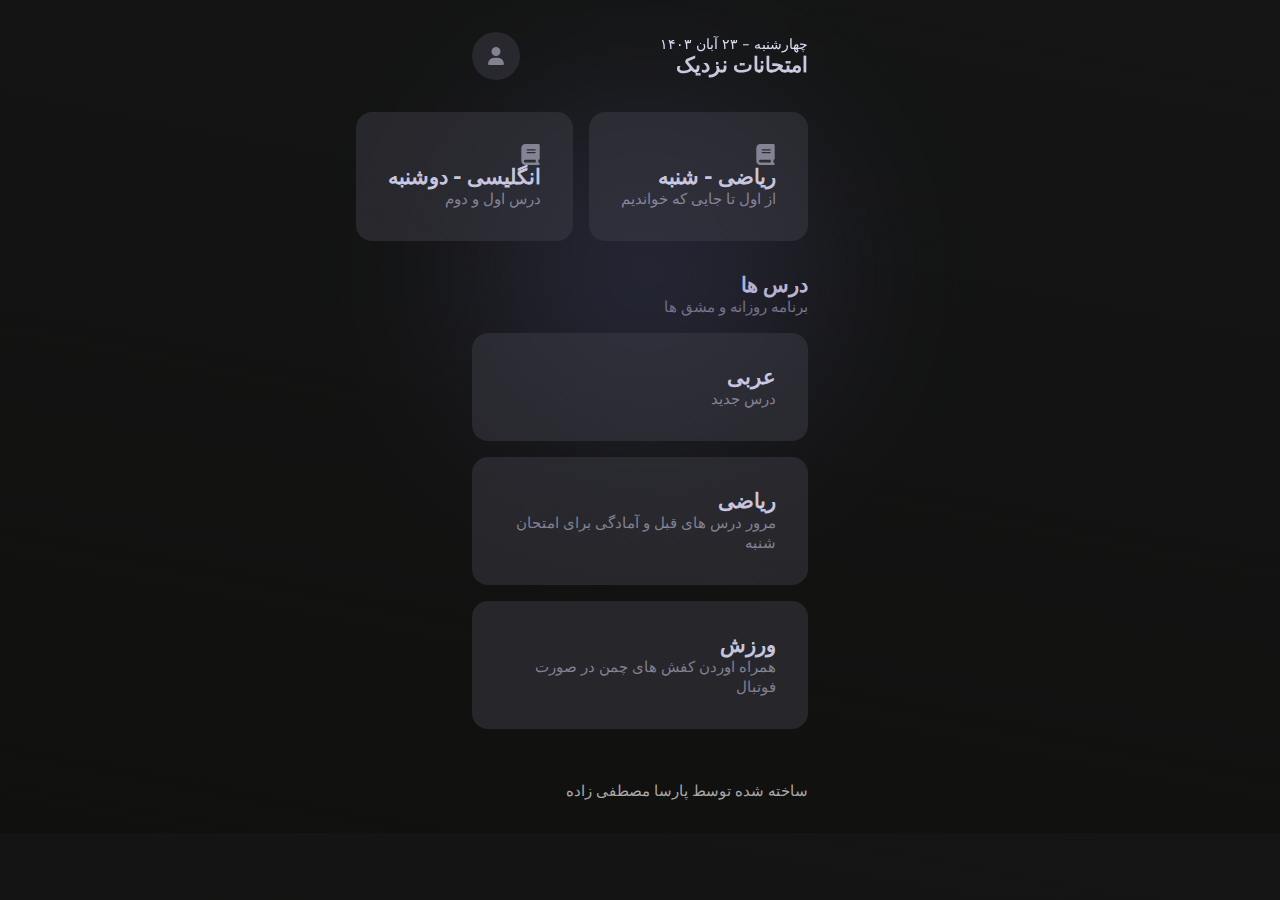
==== commit 17668572: "23/8" ====
--- a/index.html
+++ b/index.html
@@ -10,7 +10,7 @@
     <screen>
       <div class="nav row">
         <div>
-          <p>یکشنبه - ۲۰ آبان ۱۴۰۳        </p>
+          <p>چهارشنبه - ۲۳ آبان ۱۴۰۳ </p>
           <h5>امتحانات نزدیک</h5>
         </div>
         <button class="secondary circle"><svg xmlns="http://www.w3.org/2000/svg" viewBox="0 0 448 512" onclick="openAlert()" >
@@ -28,6 +28,16 @@
             <h5>ریاضی - شنبه</h5>
             <p class="muted">از اول تا جایی که خواندیم</p>
           </div>
+          <div class="widget secondary split home-item">
+            <svg xmlns="http://www.w3.org/2000/svg" viewBox="0 0 448 512">
+              <path d="M96 0C43 0 0 43 0 96V416c0 53 43 96 96 96H384h32c17.7 0 32-14.3 32-32s-14.3-32-32-32V384c17.7 0 32-14.3 32-32V32c0-17.7-14.3-32-32-32H384 96zm0 384H352v64H96c-17.7 0-32-14.3-32-32s14.3-32 32-32zm32-240c0-8.8 7.2-16 16-16H336c8.8 0 16 7.2 16 16s-7.2 16-16 16H144c-8.8 0-16-7.2-16-16zm16 48H336c8.8 0 16 7.2 16 16s-7.2 16-16 16H144c-8.8 0-16-7.2-16-16s7.2-16 16-16z" />
+            </svg>
+            </svg>
+            <h5>انگلیسی - دوشنبه</h5>
+            <p class="muted">درس اول و دوم</p>
+          </div>
+        </div>
+      </div>
 
 <div id="alert" class="alert">
     <div class="alert-inner">
@@ -81,16 +91,16 @@
           <p class="muted">برنامه روزانه و مشق ها</p>
         </div>
         <div class="widget secondary">
-          <h5>کار و فناوری</h5>
-          <small class="muted">نتیجه امتحان درس مقیاس +‌ درس جدید</small>
+          <h5>عربی</h5>
+          <small class="muted">درس جدید</small>
         </div>
         <div class="widget secondary">
-          <h5>مطالعات اجتماعی</h5>
-          <small class="muted">آمادگی برای پرسش شفاهی درس جدید</small>
+          <h5>ریاضی</h5>
+          <small class="muted">مرور درس های قبل و آمادگی برای امتحان شنبه </small>
         </div>
         <div class="widget secondary">
-          <h5>علـــوم</h5>
-          <small class="muted">نتیجه امتحان سه شنبه </small>
+          <h5>ورزش</h5>
+          <small class="muted">همراه اوردن کفش های چمن در صورت فوتبال</small>
         </div>
         <small class="center"><svg xmlns="http://www.w3.org/2000/svg" viewBox="0 0 512 512"></svg>  </small>
     </screen>
@@ -113,4 +123,4 @@
 // }
 </script>
 <small style="color: rgb(170, 170, 170); font-size: 15px;" class="muted">ساخته شده توسط پارسا مصطفی زاده</small>
-</html>+</html>
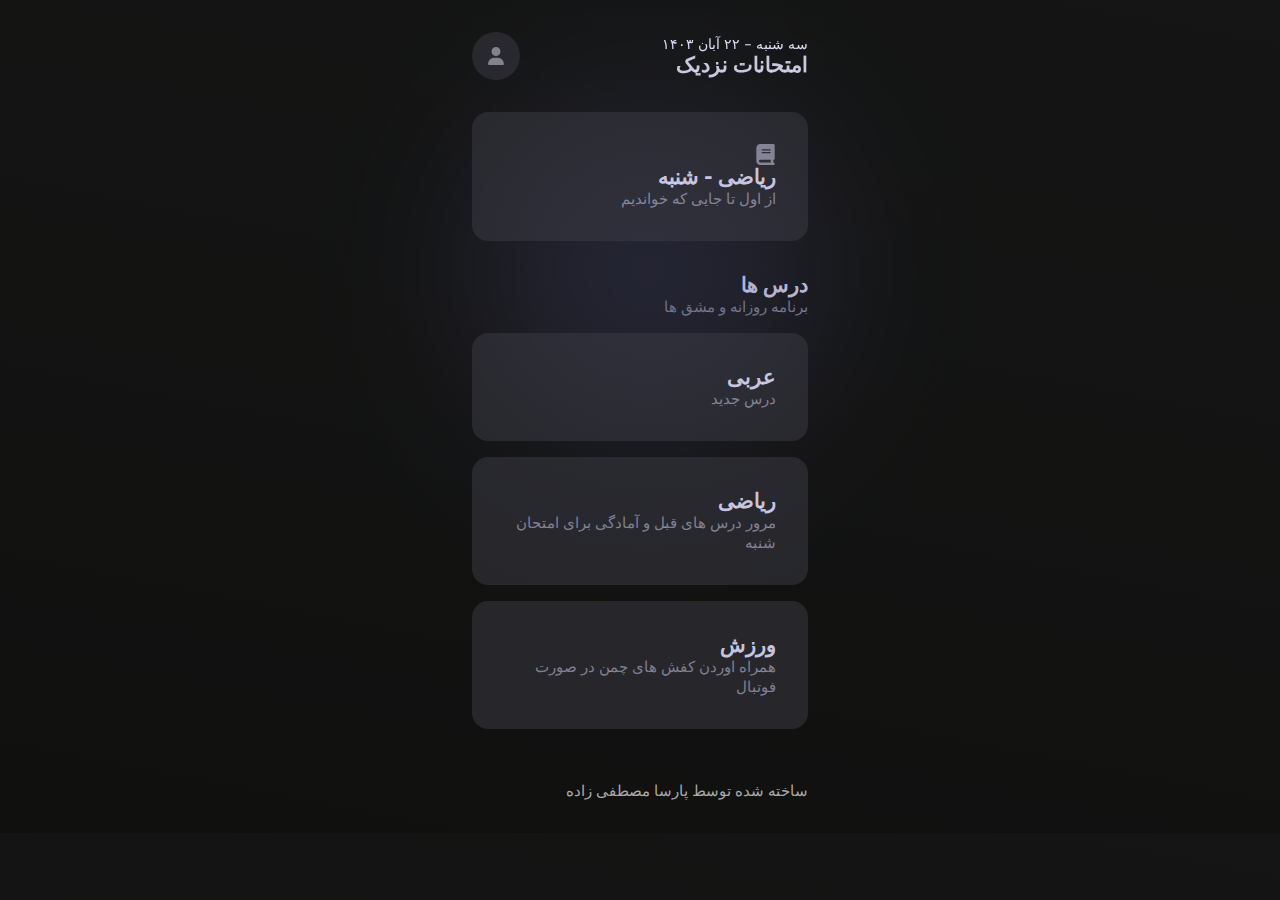
==== commit 37d22c2a: "Update index.html" ====
--- a/index.html
+++ b/index.html
@@ -10,7 +10,7 @@
     <screen>
       <div class="nav row">
         <div>
-          <p>چهارشنبه - ۲۳ آبان ۱۴۰۳ </p>
+          <p>سه شنبه - ۲۲ آبان ۱۴۰۳ </p>
           <h5>امتحانات نزدیک</h5>
         </div>
         <button class="secondary circle"><svg xmlns="http://www.w3.org/2000/svg" viewBox="0 0 448 512" onclick="openAlert()" >
@@ -27,14 +27,6 @@
             </svg>
             <h5>ریاضی - شنبه</h5>
             <p class="muted">از اول تا جایی که خواندیم</p>
-          </div>
-          <div class="widget secondary split home-item">
-            <svg xmlns="http://www.w3.org/2000/svg" viewBox="0 0 448 512">
-              <path d="M96 0C43 0 0 43 0 96V416c0 53 43 96 96 96H384h32c17.7 0 32-14.3 32-32s-14.3-32-32-32V384c17.7 0 32-14.3 32-32V32c0-17.7-14.3-32-32-32H384 96zm0 384H352v64H96c-17.7 0-32-14.3-32-32s14.3-32 32-32zm32-240c0-8.8 7.2-16 16-16H336c8.8 0 16 7.2 16 16s-7.2 16-16 16H144c-8.8 0-16-7.2-16-16zm16 48H336c8.8 0 16 7.2 16 16s-7.2 16-16 16H144c-8.8 0-16-7.2-16-16s7.2-16 16-16z" />
-            </svg>
-            </svg>
-            <h5>انگلیسی - دوشنبه</h5>
-            <p class="muted">درس اول و دوم</p>
           </div>
         </div>
       </div>
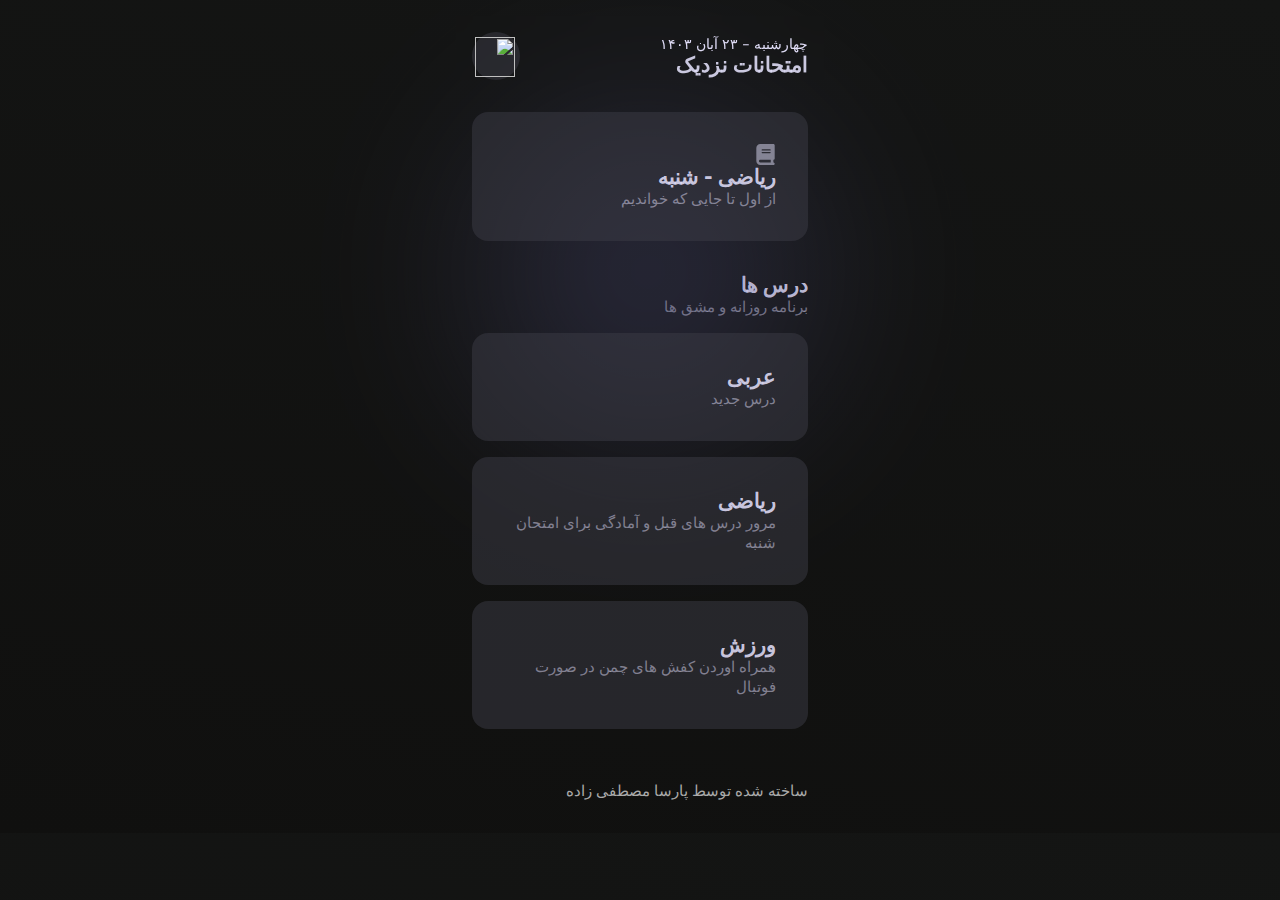
==== commit 94d20b8a: "Update index.html" ====
--- a/index.html
+++ b/index.html
@@ -5,17 +5,19 @@
     <meta name="viewport" content="width=device-width, initial-scale=1.0">
     <title>Document</title>
     <link rel="stylesheet" href="main.css">
+    <meta name='viewport' content='width=device-width, initial-scale=1'>
+<script src='https://kit.fontawesome.com/a076d05399.js' crossorigin='anonymous'></script>
 </head>
 <body>
     <screen>
       <div class="nav row">
         <div>
-          <p>سه شنبه - ۲۲ آبان ۱۴۰۳ </p>
+          <p>چهارشنبه - ۲۳ آبان ۱۴۰۳ </p>
           <h5>امتحانات نزدیک</h5>
         </div>
-        <button class="secondary circle"><svg xmlns="http://www.w3.org/2000/svg" viewBox="0 0 448 512" onclick="openAlert()" >
-            <path d="M224 256A128 128 0 1 0 224 0a128 128 0 1 0 0 256zm-45.7 48C79.8 304 0 383.8 0 482.3C0 498.7 13.3 512 29.7 512H418.3c16.4 0 29.7-13.3 29.7-29.7C448 383.8 368.2 304 269.7 304H178.3z" />
-          </svg></button>
+        <div class="secondary circle" onclick="win()">
+          <img src="https://www.slazzer.com/downloads/36e24afd-a130-11ef-a84d-b347d7ab6478/image_prev_ui.png" style="width: 40px; height: 40px; margin: 5px 5px;" alt="" srcset="">
+        </div>
       </div>
       <div class="column">
         <glob id="glob-2"></glob>
@@ -97,22 +99,11 @@
         <small class="center"><svg xmlns="http://www.w3.org/2000/svg" viewBox="0 0 512 512"></svg>  </small>
     </screen>
   </body>
-  <script>"use strict";
 
-// function openAlert() {
-//   const button = document.getElementById("alert");
-//   button.classList.add("active");
-//   button.style.display = "block";
-
-//   setTimeout(() => {
-//     button.classList.remove("active");
-//     button.classList.add("hide");
-//     setTimeout(() => {
-//       button.style.display = "none";
-//       button.classList.remove("hide");
-//     }, 500);
-//   }, 5000);
-// }
+<small style="color: rgb(170, 170, 170); font-size: 15px;" class="muted">ساخته شده توسط پارسا مصطفی زاده</small>
+<script>
+  function win() {
+    window.open("./chat.html")
+  }
 </script>
-<small style="color: rgb(170, 170, 170); font-size: 15px;" class="muted">ساخته شده توسط پارسا مصطفی زاده</small>
 </html>
